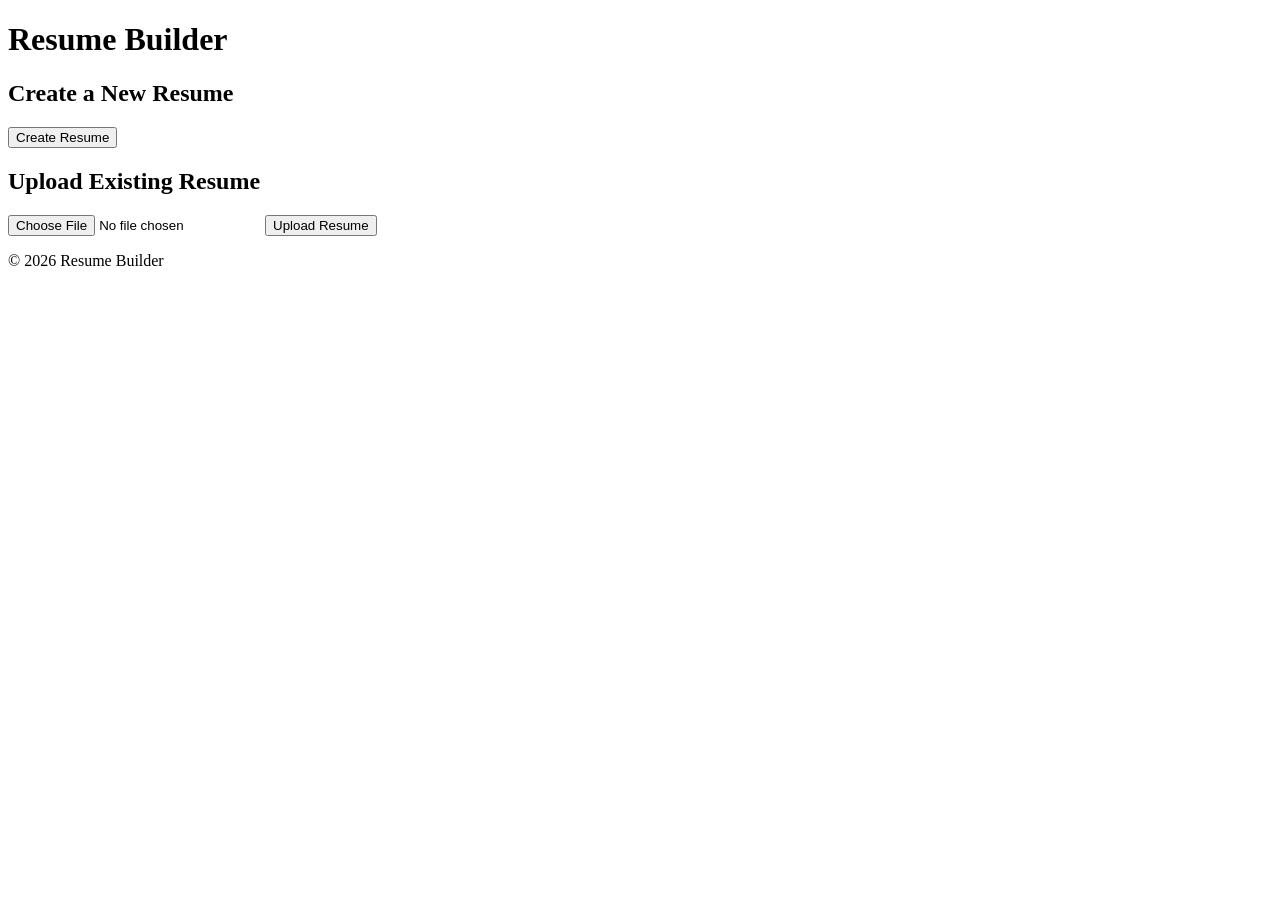
==== index.html @ 5e06c6e4 "Create index.html for the main entry point of the resume builder application" ====
<!DOCTYPE html>
<html lang="en">
<head>
    <meta charset="UTF-8">
    <meta name="viewport" content="width=device-width, initial-scale=1.0">
    <title>Resume Builder</title>
    <link rel="stylesheet" href="styles.css">
</head>
<body>
    <header>
        <h1>Resume Builder</h1>
    </header>
    <main>
        <section>
            <h2>Create a New Resume</h2>
            <button id="createResume">Create Resume</button>
        </section>
        <section>
            <h2>Upload Existing Resume</h2>
            <input type="file" id="uploadResume" accept=".pdf,.doc,.docx">
            <button id="uploadButton">Upload Resume</button>
        </section>
    </main>
    <footer>
        <p>&copy; 2026 Resume Builder</p>
    </footer>
</body>
</html>
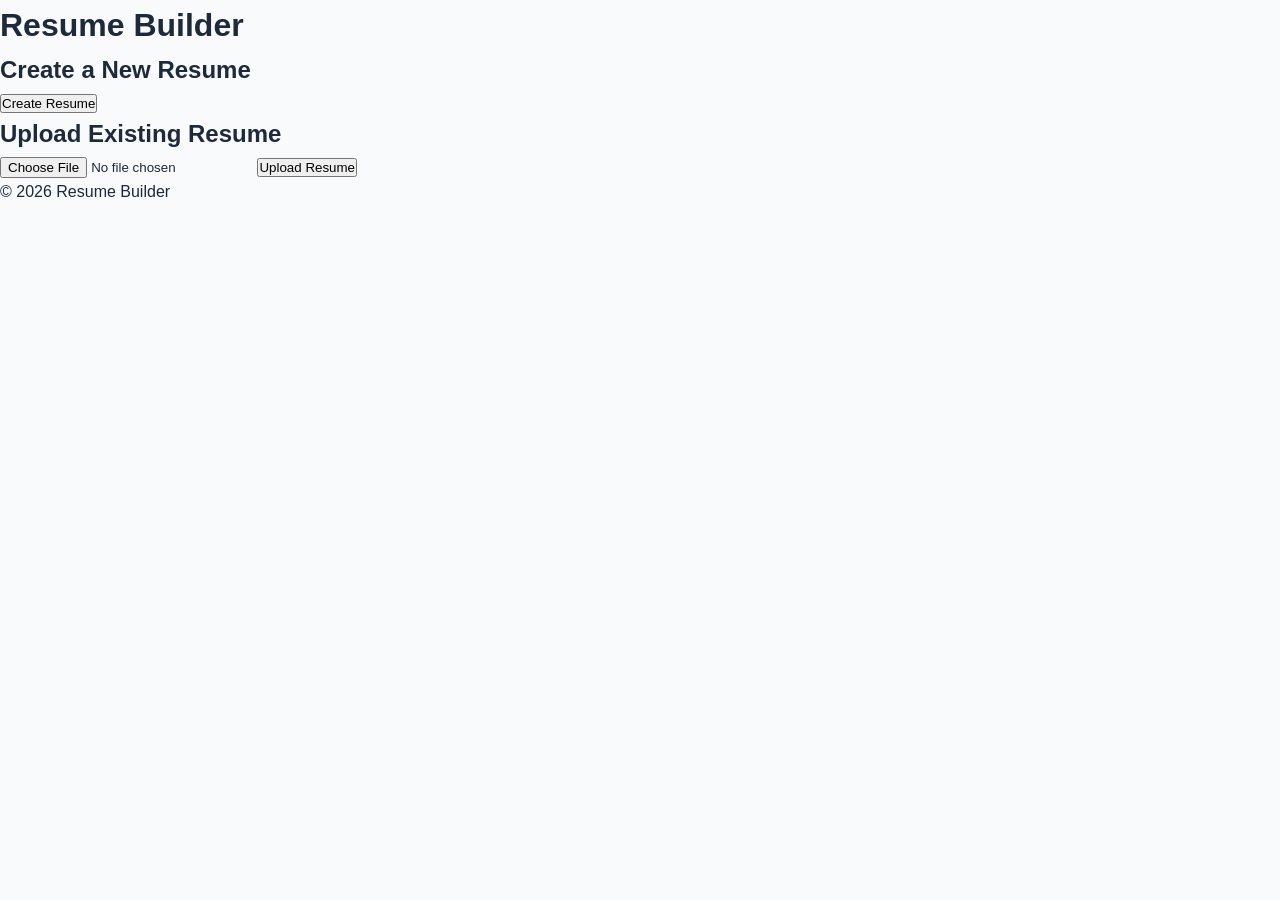
==== commit ca9c26e8: "Fix stylesheet link path in index.html" ====
--- a/index.html
+++ b/index.html
@@ -4,7 +4,7 @@
     <meta charset="UTF-8">
     <meta name="viewport" content="width=device-width, initial-scale=1.0">
     <title>Resume Builder</title>
-    <link rel="stylesheet" href="styles.css">
+    <link rel="stylesheet" href="css/styles.css">
 </head>
 <body>
     <header>
@@ -25,4 +25,4 @@
         <p>&copy; 2026 Resume Builder</p>
     </footer>
 </body>
-</html>+</html>
--- a/css/styles.css
+++ b/css/styles.css
@@ -0,0 +1,281 @@
+/* Global Styles */
+:root {
+    --primary-color: #2563eb;
+    --primary-hover: #1d4ed8;
+    --secondary-color: #64748b;
+    --success-color: #10b981;
+    --danger-color: #ef4444;
+    --light-bg: #f8fafc;
+    --border-color: #e2e8f0;
+    --text-dark: #1e293b;
+    --text-light: #64748b;
+    --shadow: 0 1px 3px rgba(0, 0, 0, 0.1);
+    --shadow-lg: 0 10px 15px -3px rgba(0, 0, 0, 0.1);
+}
+
+* {
+    margin: 0;
+    padding: 0;
+    box-sizing: border-box;
+}
+
+html, body {
+    font-family: -apple-system, BlinkMacSystemFont, 'Segoe UI', Roboto, Oxygen, Ubuntu, Cantarell, sans-serif;
+    background-color: var(--light-bg);
+    color: var(--text-dark);
+    line-height: 1.6;
+}
+
+.container {
+    max-width: 1200px;
+    margin: 0 auto;
+    padding: 0 20px;
+}
+
+/* Header */
+.header {
+    background: linear-gradient(135deg, var(--primary-color) 0%, #1e40af 100%);
+    color: white;
+    padding: 30px 0;
+    box-shadow: var(--shadow-lg);
+    margin-bottom: 40px;
+}
+
+.header-content {
+    text-align: center;
+}
+
+.logo {
+    font-size: 32px;
+    font-weight: 700;
+    margin-bottom: 10px;
+}
+
+.tagline {
+    font-size: 18px;
+    opacity: 0.95;
+}
+
+.header-actions {
+    margin-top: 20px;
+    text-align: center;
+}
+
+/* Main Content */
+.main-content {
+    min-height: calc(100vh - 200px);
+}
+
+/* Intro Section */
+.intro-section {
+    text-align: center;
+    margin-bottom: 60px;
+}
+
+.intro-section h2 {
+    font-size: 28px;
+    margin-bottom: 15px;
+    color: var(--text-dark);
+}
+
+.intro-section p {
+    font-size: 16px;
+    color: var(--text-light);
+    max-width: 600px;
+    margin: 0 auto;
+}
+
+/* Actions Section */
+.actions-section {
+    display: grid;
+    grid-template-columns: repeat(auto-fit, minmax(300px, 1fr));
+    gap: 30px;
+    margin-bottom: 60px;
+}
+
+.action-card {
+    background: white;
+    padding: 40px 30px;
+    border-radius: 12px;
+    box-shadow: var(--shadow);
+    text-align: center;
+    transition: transform 0.3s, box-shadow 0.3s;
+}
+
+.action-card:hover {
+    transform: translateY(-5px);
+    box-shadow: var(--shadow-lg);
+}
+
+.action-card .icon {
+    font-size: 48px;
+    margin-bottom: 20px;
+}
+
+.action-card h3 {
+    font-size: 20px;
+    margin-bottom: 10px;
+    color: var(--text-dark);
+}
+
+.action-card p {
+    color: var(--text-light);
+    margin-bottom: 25px;
+    font-size: 14px;
+}
+
+/* Features Section */
+.features-section {
+    margin: 60px 0;
+}
+
+.features-section h2 {
+    text-align: center;
+    font-size: 28px;
+    margin-bottom: 40px;
+    color: var(--text-dark);
+}
+
+.features-grid {
+    display: grid;
+    grid-template-columns: repeat(auto-fit, minmax(200px, 1fr));
+    gap: 20px;
+}
+
+.feature {
+    background: white;
+    padding: 30px 20px;
+    border-radius: 12px;
+    text-align: center;
+    box-shadow: var(--shadow);
+    transition: box-shadow 0.3s;
+}
+
+.feature:hover {
+    box-shadow: var(--shadow-lg);
+}
+
+.feature-icon {
+    font-size: 40px;
+    display: block;
+    margin-bottom: 15px;
+}
+
+.feature h4 {
+    font-size: 16px;
+    margin-bottom: 10px;
+    color: var(--text-dark);
+}
+
+.feature p {
+    font-size: 14px;
+    color: var(--text-light);
+}
+
+/* Buttons */
+.btn {
+    padding: 12px 24px;
+    border: none;
+    border-radius: 8px;
+    font-size: 14px;
+    font-weight: 600;
+    cursor: pointer;
+    transition: all 0.3s;
+    display: inline-block;
+    text-decoration: none;
+    text-align: center;
+}
+
+.btn-primary {
+    background-color: var(--primary-color);
+    color: white;
+}
+
+.btn-primary:hover {
+    background-color: var(--primary-hover);
+    transform: translateY(-2px);
+    box-shadow: var(--shadow-lg);
+}
+
+.btn-secondary {
+    background-color: var(--secondary-color);
+    color: white;
+}
+
+.btn-secondary:hover {
+    background-color: #475569;
+    transform: translateY(-2px);
+    box-shadow: var(--shadow-lg);
+}
+
+.btn-success {
+    background-color: var(--success-color);
+    color: white;
+}
+
+.btn-success:hover {
+    background-color: #059669;
+    transform: translateY(-2px);
+    box-shadow: var(--shadow-lg);
+}
+
+.btn-add {
+    background-color: #f0f9ff;
+    color: var(--primary-color);
+    border: 2px dashed var(--primary-color);
+    padding: 10px 16px;
+    font-size: 12px;
+}
+
+.btn-add:hover {
+    background-color: #e0f2fe;
+}
+
+.btn-link {
+    background-color: transparent;
+    color: white;
+    padding: 8px 16px;
+}
+
+.btn-link:hover {
+    text-decoration: underline;
+}
+
+.btn-danger {
+    background-color: var(--danger-color);
+    color: white;
+    padding: 8px 12px;
+    font-size: 12px;
+}
+
+.btn-danger:hover {
+    background-color: #dc2626;
+}
+
+/* Footer */
+.footer {
+    background-color: #1e293b;
+    color: white;
+    text-align: center;
+    padding: 20px 0;
+    margin-top: 60px;
+}
+
+/* Responsive */
+@media (max-width: 768px) {
+    .logo {
+        font-size: 24px;
+    }
+
+    .actions-section {
+        grid-template-columns: 1fr;
+    }
+
+    .features-grid {
+        grid-template-columns: 1fr;
+    }
+
+    .intro-section h2 {
+        font-size: 22px;
+    }
+}
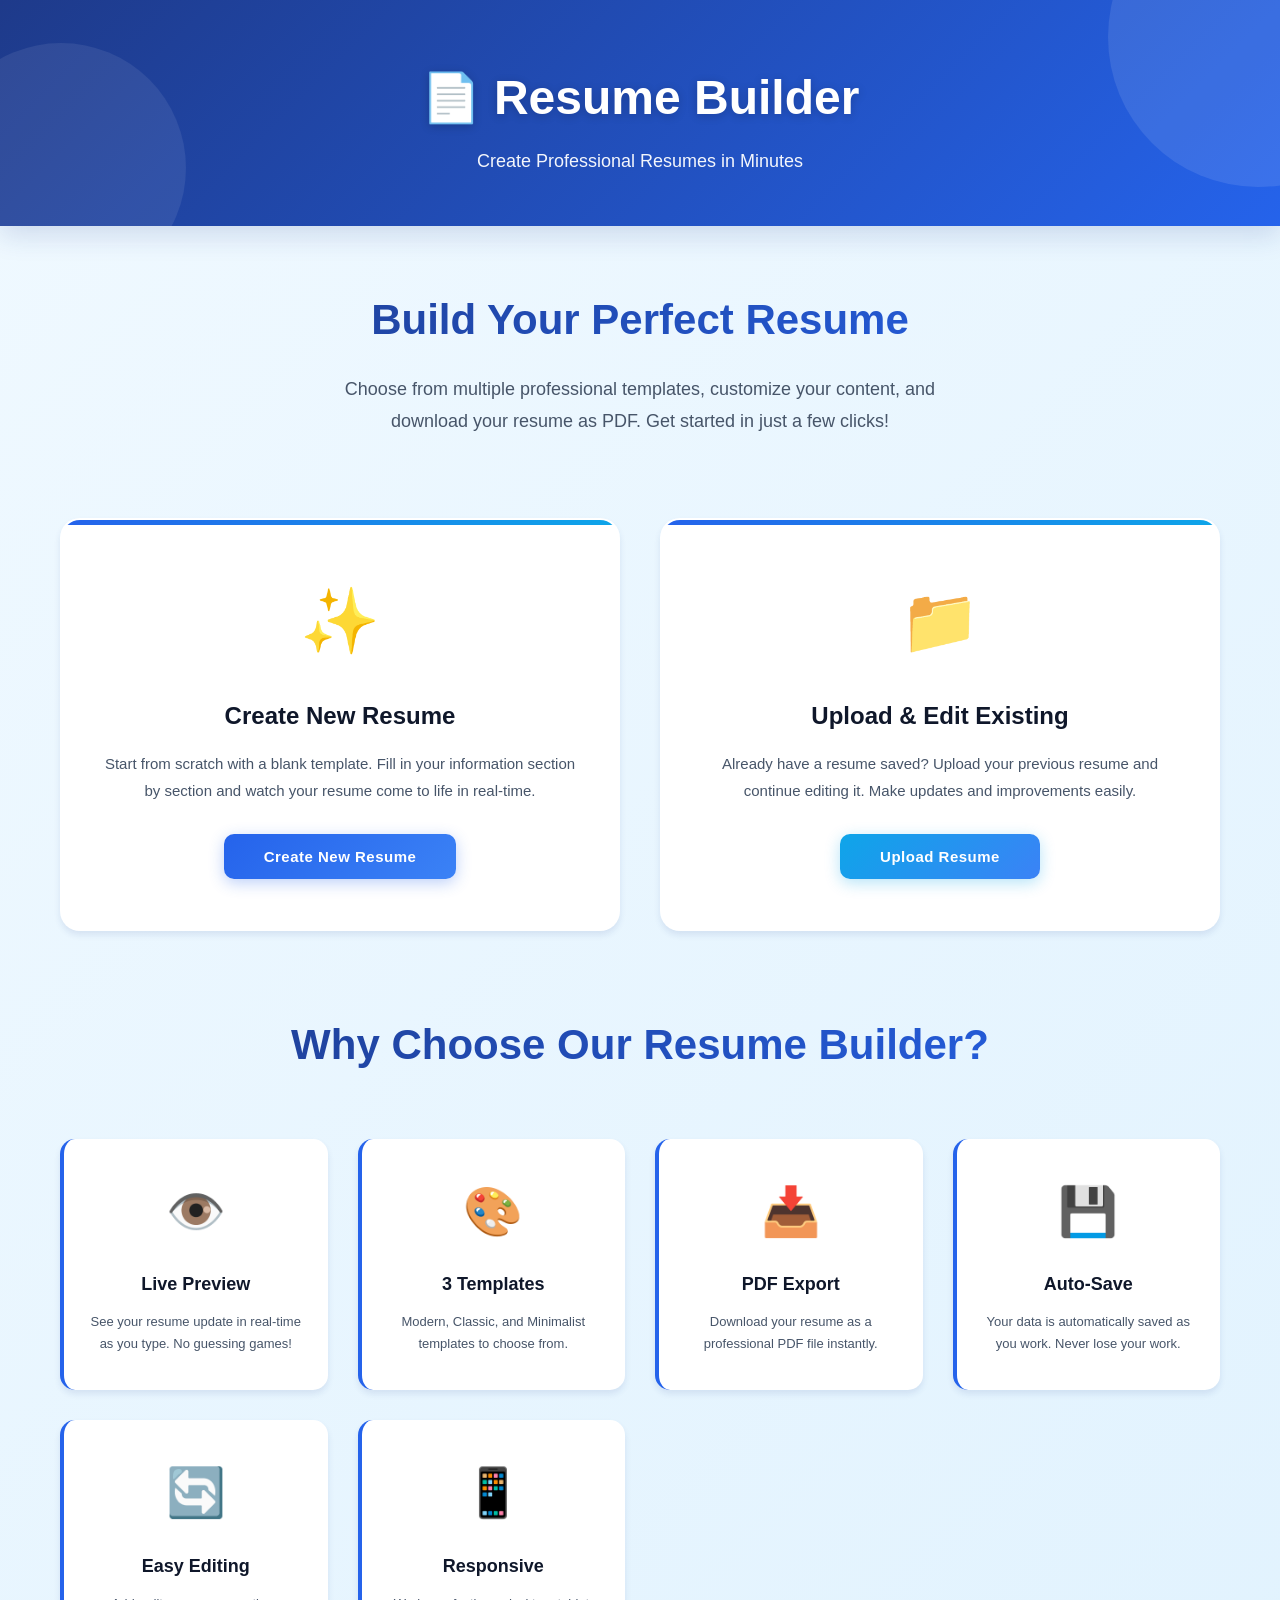
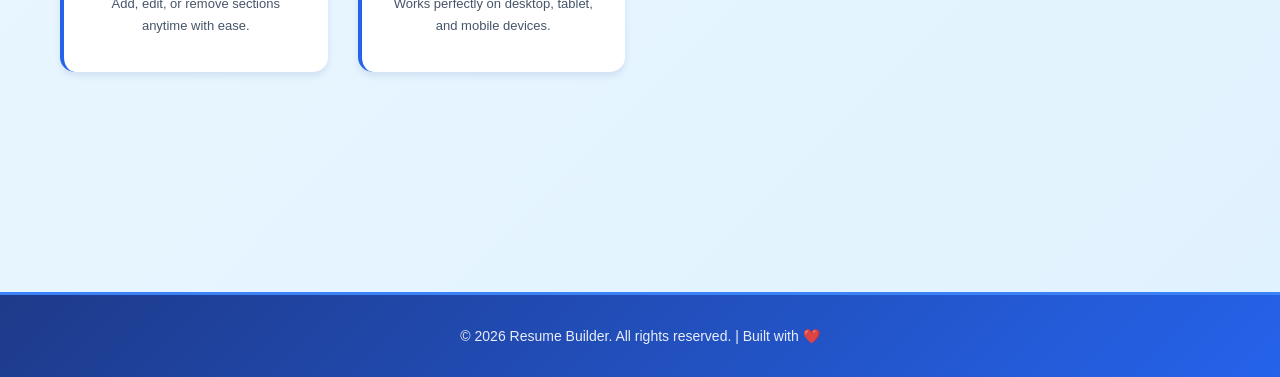
==== commit 1fd8d4a2: "Update index.html with improved blue theme design, preloader, and modern layout" ====
--- a/index.html
+++ b/index.html
@@ -3,26 +3,565 @@
 <head>
     <meta charset="UTF-8">
     <meta name="viewport" content="width=device-width, initial-scale=1.0">
-    <title>Resume Builder</title>
-    <link rel="stylesheet" href="css/styles.css">
+    <title>Resume Builder - Create Professional Resumes</title>
+    <style>
+        /* Color Scheme - Blue Theme */
+        :root {
+            --primary-blue: #1e3a8a;
+            --accent-blue: #2563eb;
+            --light-blue: #3b82f6;
+            --sky-blue: #0ea5e9;
+            --light-bg: #f0f9ff;
+            --white: #ffffff;
+            --text-dark: #0f172a;
+            --text-light: #475569;
+            --border-color: #dbeafe;
+            --shadow: 0 4px 6px rgba(30, 58, 138, 0.1);
+            --shadow-lg: 0 10px 25px rgba(30, 58, 138, 0.15);
+        }
+
+        * {
+            margin: 0;
+            padding: 0;
+            box-sizing: border-box;
+        }
+
+        html, body {
+            font-family: 'Segoe UI', Tahoma, Geneva, Verdana, sans-serif;
+            background: linear-gradient(135deg, var(--light-bg) 0%, #e0f2fe 100%);
+            color: var(--text-dark);
+            line-height: 1.6;
+            min-height: 100vh;
+        }
+
+        /* Preloader */
+        #preloader {
+            position: fixed;
+            top: 0;
+            left: 0;
+            width: 100%;
+            height: 100%;
+            background: linear-gradient(135deg, var(--primary-blue) 0%, var(--accent-blue) 100%);
+            display: flex;
+            justify-content: center;
+            align-items: center;
+            z-index: 9999;
+            opacity: 1;
+            transition: opacity 0.5s ease-out;
+        }
+
+        #preloader.hidden {
+            opacity: 0;
+            pointer-events: none;
+        }
+
+        .preloader-content {
+            text-align: center;
+            color: white;
+        }
+
+        .spinner {
+            width: 60px;
+            height: 60px;
+            margin: 0 auto 20px;
+            border: 4px solid rgba(255, 255, 255, 0.3);
+            border-top: 4px solid white;
+            border-radius: 50%;
+            animation: spin 1s linear infinite;
+        }
+
+        @keyframes spin {
+            0% { transform: rotate(0deg); }
+            100% { transform: rotate(360deg); }
+        }
+
+        .preloader-text {
+            font-size: 18px;
+            font-weight: 600;
+            letter-spacing: 2px;
+            animation: pulse 1.5s ease-in-out infinite;
+        }
+
+        @keyframes pulse {
+            0%, 100% { opacity: 1; }
+            50% { opacity: 0.6; }
+        }
+
+        .container {
+            max-width: 1200px;
+            margin: 0 auto;
+            padding: 0 20px;
+        }
+
+        /* Header */
+        header {
+            background: linear-gradient(135deg, var(--primary-blue) 0%, var(--accent-blue) 100%);
+            color: white;
+            padding: 60px 0 50px;
+            box-shadow: var(--shadow-lg);
+            text-align: center;
+            position: relative;
+            overflow: hidden;
+        }
+
+        header::before {
+            content: '';
+            position: absolute;
+            top: -50%;
+            right: -10%;
+            width: 300px;
+            height: 300px;
+            background: rgba(255, 255, 255, 0.1);
+            border-radius: 50%;
+        }
+
+        header::after {
+            content: '';
+            position: absolute;
+            bottom: -30%;
+            left: -5%;
+            width: 250px;
+            height: 250px;
+            background: rgba(255, 255, 255, 0.08);
+            border-radius: 50%;
+        }
+
+        header h1 {
+            font-size: 48px;
+            font-weight: 800;
+            margin-bottom: 10px;
+            position: relative;
+            z-index: 1;
+            text-shadow: 0 2px 10px rgba(0, 0, 0, 0.2);
+        }
+
+        header p {
+            font-size: 18px;
+            opacity: 0.95;
+            position: relative;
+            z-index: 1;
+            font-weight: 300;
+        }
+
+        /* Main Content */
+        main {
+            padding: 60px 0;
+            min-height: calc(100vh - 200px);
+        }
+
+        /* Hero Section */
+        .hero {
+            text-align: center;
+            margin-bottom: 80px;
+            animation: fadeInDown 0.6s ease;
+        }
+
+        .hero h2 {
+            font-size: 42px;
+            font-weight: 800;
+            margin-bottom: 20px;
+            background: linear-gradient(135deg, var(--primary-blue) 0%, var(--accent-blue) 100%);
+            -webkit-background-clip: text;
+            -webkit-text-fill-color: transparent;
+            background-clip: text;
+        }
+
+        .hero p {
+            font-size: 18px;
+            color: var(--text-light);
+            max-width: 600px;
+            margin: 0 auto 40px;
+            line-height: 1.8;
+        }
+
+        @keyframes fadeInDown {
+            from {
+                opacity: 0;
+                transform: translateY(-20px);
+            }
+            to {
+                opacity: 1;
+                transform: translateY(0);
+            }
+        }
+
+        /* Action Cards */
+        .actions-section {
+            display: grid;
+            grid-template-columns: repeat(auto-fit, minmax(350px, 1fr));
+            gap: 40px;
+            margin-bottom: 80px;
+            animation: fadeInUp 0.6s ease 0.2s both;
+        }
+
+        @keyframes fadeInUp {
+            from {
+                opacity: 0;
+                transform: translateY(30px);
+            }
+            to {
+                opacity: 1;
+                transform: translateY(0);
+            }
+        }
+
+        .action-card {
+            background: var(--white);
+            padding: 50px 35px;
+            border-radius: 20px;
+            text-align: center;
+            box-shadow: var(--shadow);
+            transition: all 0.3s ease;
+            border: 2px solid transparent;
+            position: relative;
+            overflow: hidden;
+        }
+
+        .action-card::before {
+            content: '';
+            position: absolute;
+            top: 0;
+            left: 0;
+            width: 100%;
+            height: 5px;
+            background: linear-gradient(90deg, var(--accent-blue), var(--sky-blue));
+        }
+
+        .action-card:hover {
+            transform: translateY(-10px);
+            box-shadow: var(--shadow-lg);
+            border-color: var(--accent-blue);
+        }
+
+        .action-card .icon {
+            font-size: 64px;
+            margin-bottom: 25px;
+            display: block;
+            animation: float 3s ease-in-out infinite;
+        }
+
+        @keyframes float {
+            0%, 100% { transform: translateY(0px); }
+            50% { transform: translateY(-10px); }
+        }
+
+        .action-card h3 {
+            font-size: 24px;
+            font-weight: 700;
+            margin-bottom: 15px;
+            color: var(--text-dark);
+        }
+
+        .action-card p {
+            color: var(--text-light);
+            margin-bottom: 30px;
+            font-size: 15px;
+            line-height: 1.8;
+        }
+
+        /* Buttons */
+        .btn {
+            padding: 14px 40px;
+            border: none;
+            border-radius: 10px;
+            font-size: 15px;
+            font-weight: 700;
+            cursor: pointer;
+            transition: all 0.3s ease;
+            display: inline-block;
+            text-decoration: none;
+            text-align: center;
+            letter-spacing: 0.5px;
+        }
+
+        .btn-primary {
+            background: linear-gradient(135deg, var(--accent-blue) 0%, var(--light-blue) 100%);
+            color: white;
+            box-shadow: 0 4px 15px rgba(37, 99, 235, 0.3);
+        }
+
+        .btn-primary:hover {
+            transform: translateY(-2px);
+            box-shadow: 0 8px 25px rgba(37, 99, 235, 0.4);
+        }
+
+        .btn-secondary {
+            background: linear-gradient(135deg, var(--sky-blue) 0%, var(--light-blue) 100%);
+            color: white;
+            box-shadow: 0 4px 15px rgba(14, 165, 233, 0.3);
+        }
+
+        .btn-secondary:hover {
+            transform: translateY(-2px);
+            box-shadow: 0 8px 25px rgba(14, 165, 233, 0.4);
+        }
+
+        .btn:active {
+            transform: translateY(0);
+        }
+
+        /* Features Section */
+        .features-section {
+            margin: 80px 0;
+            animation: fadeInUp 0.6s ease 0.4s both;
+        }
+
+        .features-section h2 {
+            text-align: center;
+            font-size: 42px;
+            font-weight: 800;
+            margin-bottom: 60px;
+            background: linear-gradient(135deg, var(--primary-blue) 0%, var(--accent-blue) 100%);
+            -webkit-background-clip: text;
+            -webkit-text-fill-color: transparent;
+            background-clip: text;
+        }
+
+        .features-grid {
+            display: grid;
+            grid-template-columns: repeat(auto-fit, minmax(220px, 1fr));
+            gap: 30px;
+        }
+
+        .feature {
+            background: var(--white);
+            padding: 35px 25px;
+            border-radius: 15px;
+            text-align: center;
+            box-shadow: var(--shadow);
+            transition: all 0.3s ease;
+            border-left: 4px solid var(--accent-blue);
+        }
+
+        .feature:hover {
+            transform: translateY(-8px);
+            box-shadow: var(--shadow-lg);
+        }
+
+        .feature-icon {
+            font-size: 48px;
+            display: block;
+            margin-bottom: 20px;
+        }
+
+        .feature h4 {
+            font-size: 18px;
+            font-weight: 700;
+            margin-bottom: 12px;
+            color: var(--text-dark);
+        }
+
+        .feature p {
+            font-size: 13px;
+            color: var(--text-light);
+            line-height: 1.7;
+        }
+
+        /* Footer */
+        footer {
+            background: linear-gradient(135deg, var(--primary-blue) 0%, var(--accent-blue) 100%);
+            color: white;
+            text-align: center;
+            padding: 30px 0;
+            margin-top: 80px;
+            border-top: 3px solid var(--light-blue);
+        }
+
+        footer p {
+            font-size: 14px;
+            opacity: 0.9;
+        }
+
+        /* File Input Styling */
+        input[type="file"] {
+            display: none;
+        }
+
+        /* Responsive Design */
+        @media (max-width: 768px) {
+            header h1 {
+                font-size: 36px;
+            }
+
+            header p {
+                font-size: 16px;
+            }
+
+            .hero h2 {
+                font-size: 32px;
+            }
+
+            .hero p {
+                font-size: 16px;
+            }
+
+            .actions-section {
+                grid-template-columns: 1fr;
+                gap: 25px;
+            }
+
+            .features-grid {
+                grid-template-columns: repeat(2, 1fr);
+            }
+
+            .action-card {
+                padding: 40px 25px;
+            }
+
+            .btn {
+                padding: 12px 30px;
+                font-size: 14px;
+                width: 100%;
+            }
+        }
+
+        @media (max-width: 480px) {
+            header h1 {
+                font-size: 28px;
+            }
+
+            .hero h2 {
+                font-size: 24px;
+            }
+
+            .features-grid {
+                grid-template-columns: 1fr;
+            }
+        }
+    </style>
 </head>
 <body>
+    <!-- Preloader -->
+    <div id="preloader">
+        <div class="preloader-content">
+            <div class="spinner"></div>
+            <div class="preloader-text">Loading...</div>
+        </div>
+    </div>
+
+    <!-- Header -->
     <header>
-        <h1>Resume Builder</h1>
+        <div class="container">
+            <h1>📄 Resume Builder</h1>
+            <p>Create Professional Resumes in Minutes</p>
+        </div>
     </header>
+
+    <!-- Main Content -->
     <main>
-        <section>
-            <h2>Create a New Resume</h2>
-            <button id="createResume">Create Resume</button>
-        </section>
-        <section>
-            <h2>Upload Existing Resume</h2>
-            <input type="file" id="uploadResume" accept=".pdf,.doc,.docx">
-            <button id="uploadButton">Upload Resume</button>
-        </section>
+        <div class="container">
+            <!-- Hero Section -->
+            <section class="hero">
+                <h2>Build Your Perfect Resume</h2>
+                <p>Choose from multiple professional templates, customize your content, and download your resume as PDF. Get started in just a few clicks!</p>
+            </section>
+
+            <!-- Action Cards -->
+            <section class="actions-section">
+                <div class="action-card">
+                    <span class="icon">✨</span>
+                    <h3>Create New Resume</h3>
+                    <p>Start from scratch with a blank template. Fill in your information section by section and watch your resume come to life in real-time.</p>
+                    <button class="btn btn-primary" onclick="createNewResume()">Create New Resume</button>
+                </div>
+
+                <div class="action-card">
+                    <span class="icon">📁</span>
+                    <h3>Upload & Edit Existing</h3>
+                    <p>Already have a resume saved? Upload your previous resume and continue editing it. Make updates and improvements easily.</p>
+                    <button class="btn btn-secondary" onclick="triggerFileUpload()">Upload Resume</button>
+                    <input type="file" id="fileInput" accept=".json" onchange="uploadResume(event)">
+                </div>
+            </section>
+
+            <!-- Features Section -->
+            <section class="features-section">
+                <h2>Why Choose Our Resume Builder?</h2>
+                <div class="features-grid">
+                    <div class="feature">
+                        <span class="feature-icon">👁️</span>
+                        <h4>Live Preview</h4>
+                        <p>See your resume update in real-time as you type. No guessing games!</p>
+                    </div>
+                    <div class="feature">
+                        <span class="feature-icon">🎨</span>
+                        <h4>3 Templates</h4>
+                        <p>Modern, Classic, and Minimalist templates to choose from.</p>
+                    </div>
+                    <div class="feature">
+                        <span class="feature-icon">📥</span>
+                        <h4>PDF Export</h4>
+                        <p>Download your resume as a professional PDF file instantly.</p>
+                    </div>
+                    <div class="feature">
+                        <span class="feature-icon">💾</span>
+                        <h4>Auto-Save</h4>
+                        <p>Your data is automatically saved as you work. Never lose your work.</p>
+                    </div>
+                    <div class="feature">
+                        <span class="feature-icon">🔄</span>
+                        <h4>Easy Editing</h4>
+                        <p>Add, edit, or remove sections anytime with ease.</p>
+                    </div>
+                    <div class="feature">
+                        <span class="feature-icon">📱</span>
+                        <h4>Responsive</h4>
+                        <p>Works perfectly on desktop, tablet, and mobile devices.</p>
+                    </div>
+                </div>
+            </section>
+        </div>
     </main>
+
+    <!-- Footer -->
     <footer>
-        <p>&copy; 2026 Resume Builder</p>
+        <div class="container">
+            <p>&copy; 2026 Resume Builder. All rights reserved. | Built with ❤️</p>
+        </div>
     </footer>
+
+    <script>
+        // Hide preloader after page loads
+        window.addEventListener('load', function() {
+            const preloader = document.getElementById('preloader');
+            setTimeout(() => {
+                preloader.classList.add('hidden');
+            }, 1500);
+        });
+
+        // Create New Resume
+        function createNewResume() {
+            if (typeof resumeData !== 'undefined') {
+                resumeData.clearData();
+            }
+            window.location.href = 'builder.html';
+        }
+
+        // Trigger File Upload
+        function triggerFileUpload() {
+            document.getElementById('fileInput').click();
+        }
+
+        // Upload Resume
+        function uploadResume(event) {
+            const file = event.target.files[0];
+            if (!file) return;
+
+            const reader = new FileReader();
+            reader.onload = function(e) {
+                try {
+                    const content = e.target.result;
+                    if (typeof resumeData !== 'undefined' && resumeData.loadFromJSON(content)) {
+                        window.location.href = 'builder.html';
+                    } else {
+                        alert('Error: Invalid resume file. Please upload a valid JSON file.');
+                    }
+                } catch (error) {
+                    alert('Error reading file: ' + error.message);
+                }
+            };
+            reader.readAsText(file);
+        }
+    </script>
 </body>
 </html>
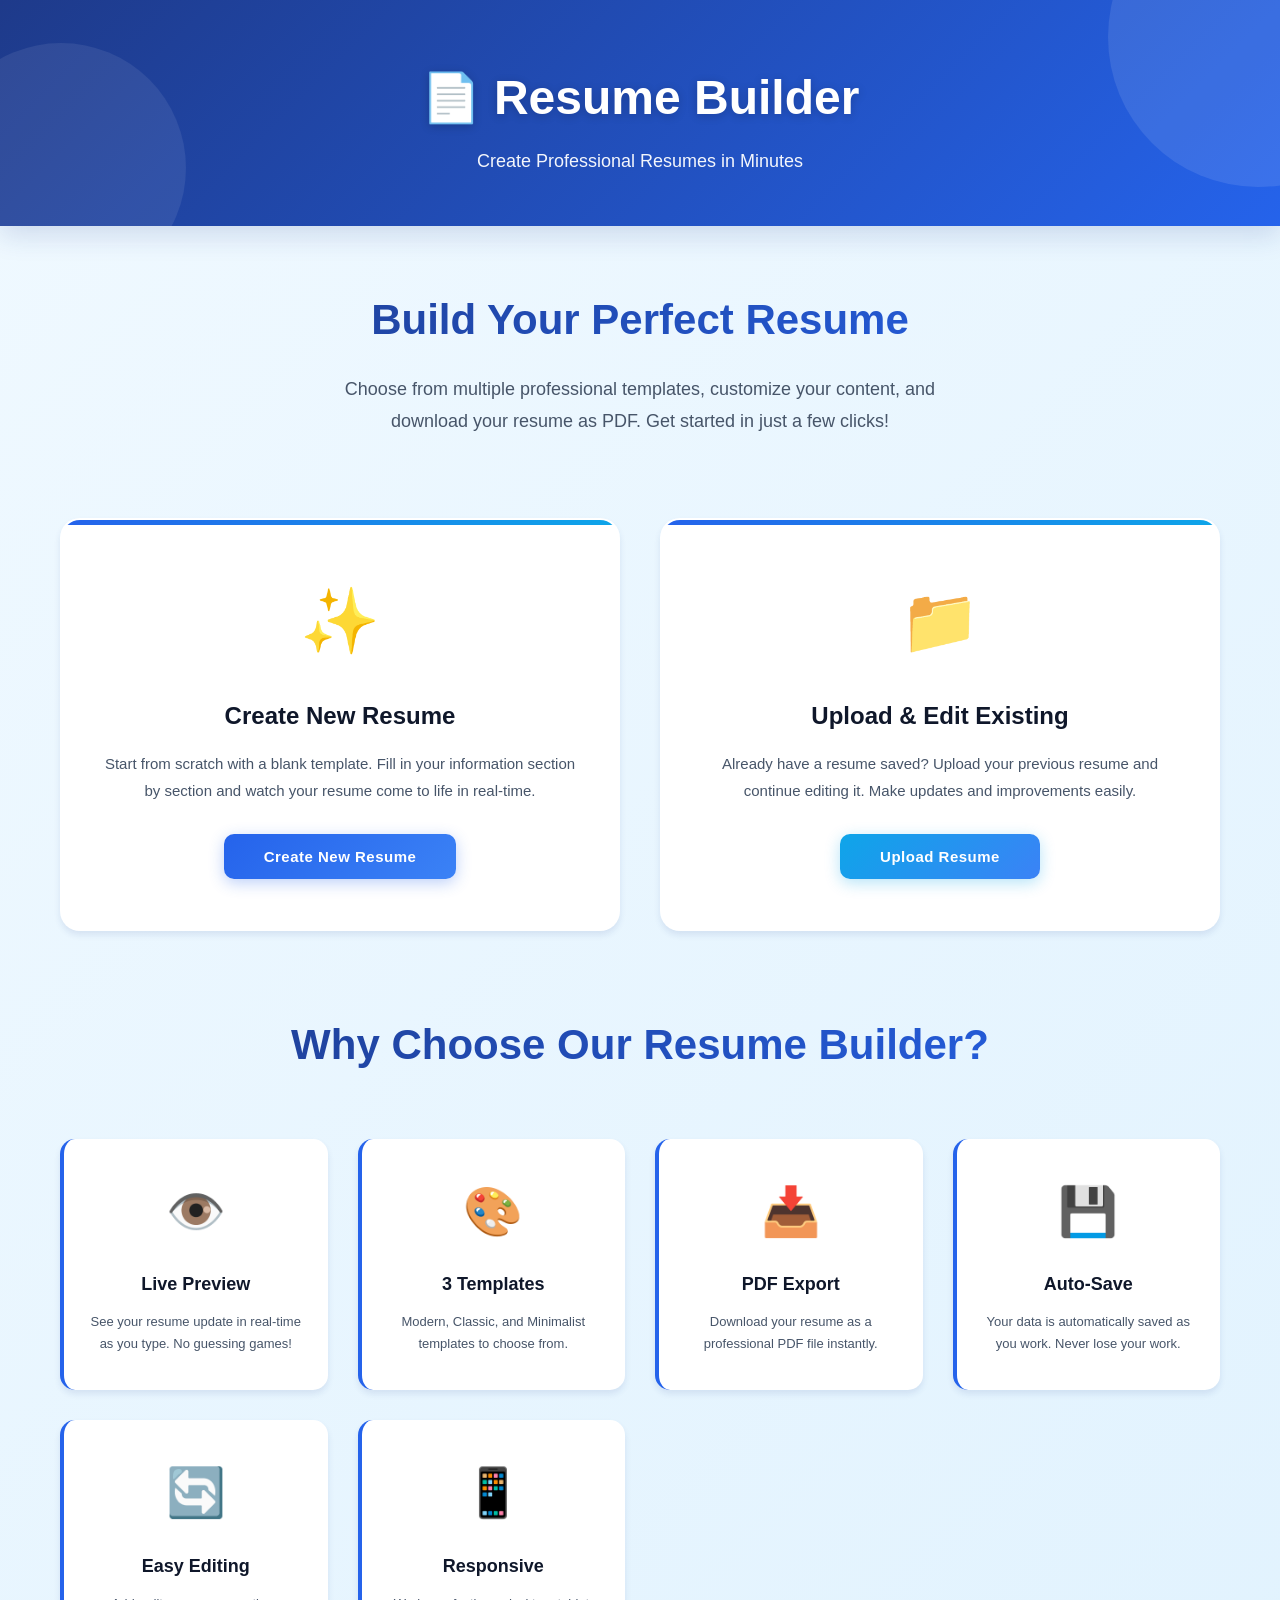
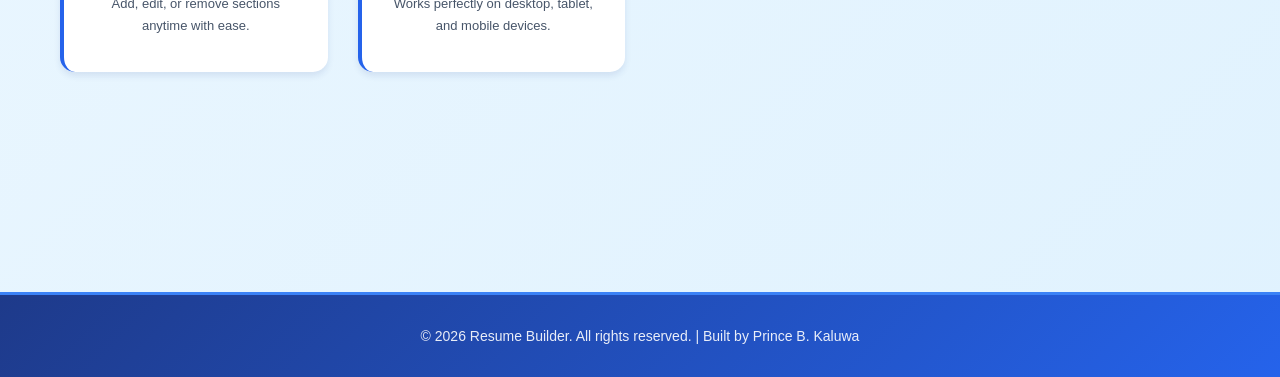
==== commit ac977f1d: "Update index.html" ====
--- a/index.html
+++ b/index.html
@@ -516,7 +516,7 @@
     <!-- Footer -->
     <footer>
         <div class="container">
-            <p>&copy; 2026 Resume Builder. All rights reserved. | Built with ❤️</p>
+            <p>&copy; 2026 Resume Builder. All rights reserved. | Built by Prince B. Kaluwa</p>
         </div>
     </footer>
 
